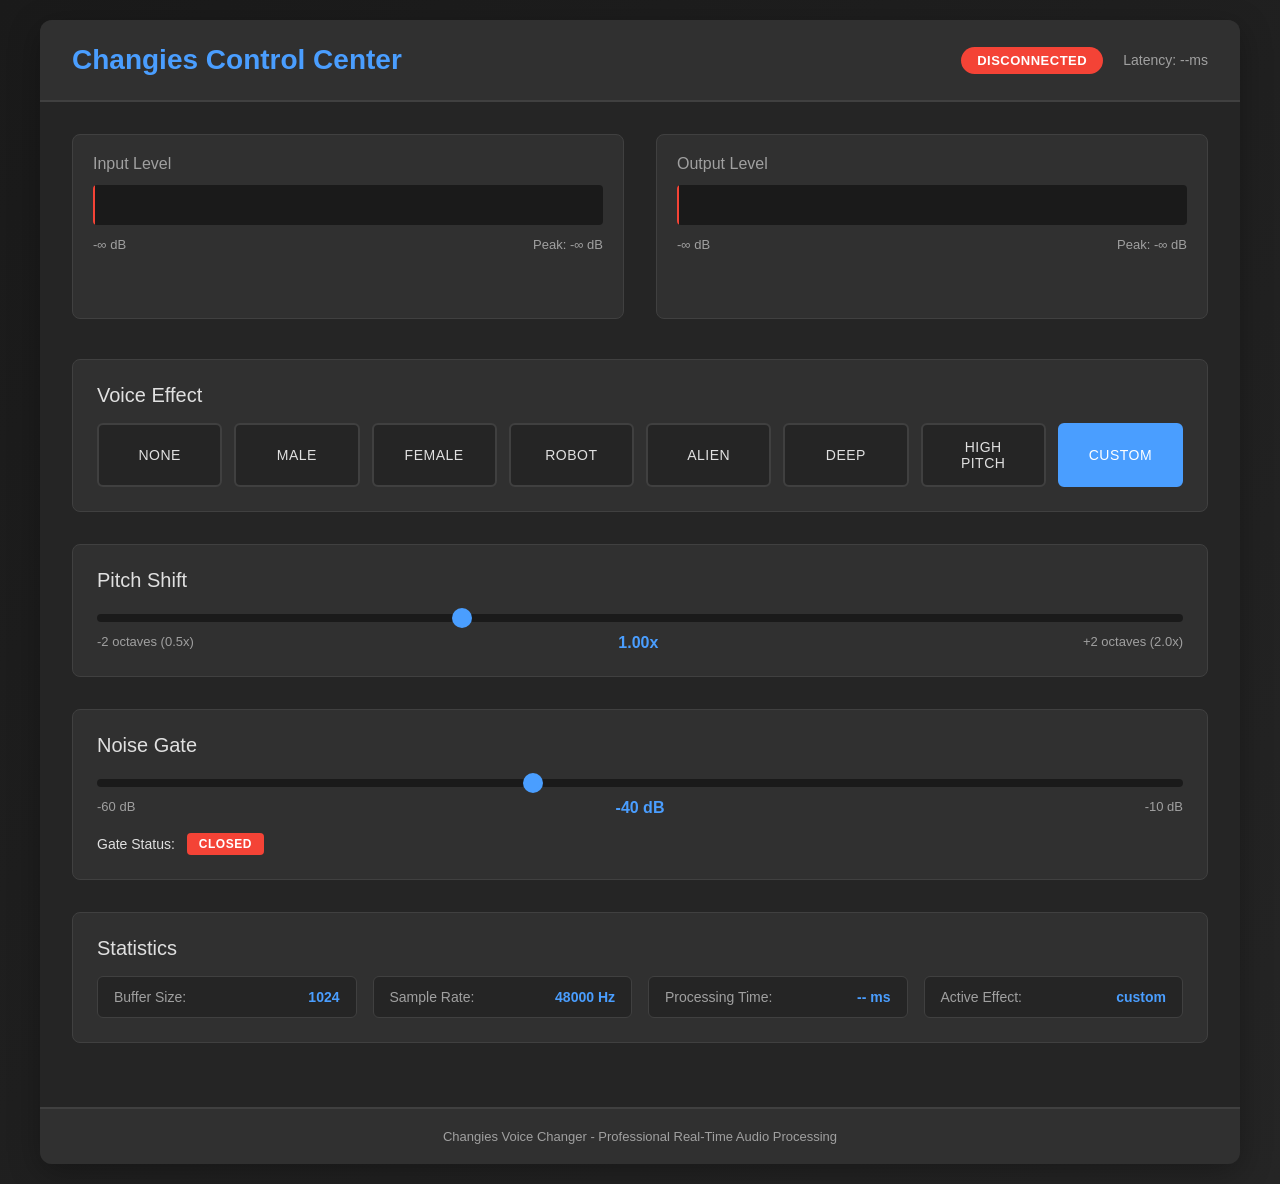
==== web/index.html @ 0594db8c "Add web-based control center with real-time audio monitoring" ====
<!DOCTYPE html>
<html lang="en">
<head>
    <meta charset="UTF-8">
    <meta name="viewport" content="width=device-width, initial-scale=1.0">
    <title>Changies Control Center</title>
    <link rel="stylesheet" href="style.css">
</head>
<body>
    <div class="container">
        <header>
            <h1>Changies Control Center</h1>
            <div class="status-indicator">
                <span id="connection-status" class="disconnected">Disconnected</span>
                <span id="latency-display">Latency: --ms</span>
            </div>
        </header>

        <main>
            <!-- Audio Level Meters -->
            <section class="meters-section">
                <div class="meter-group">
                    <h3>Input Level</h3>
                    <div class="meter-container">
                        <div class="meter-bar" id="input-meter"></div>
                        <div class="meter-peak" id="input-peak"></div>
                    </div>
                    <div class="meter-value">
                        <span id="input-rms">-∞ dB</span>
                        <span id="input-peak-value">Peak: -∞ dB</span>
                    </div>
                </div>

                <div class="meter-group">
                    <h3>Output Level</h3>
                    <div class="meter-container">
                        <div class="meter-bar" id="output-meter"></div>
                        <div class="meter-peak" id="output-peak"></div>
                    </div>
                    <div class="meter-value">
                        <span id="output-rms">-∞ dB</span>
                        <span id="output-peak-value">Peak: -∞ dB</span>
                    </div>
                    <div class="clipping-indicator" id="clipping-indicator">
                        <span>CLIPPING</span>
                    </div>
                </div>
            </section>

            <!-- Effect Selection -->
            <section class="controls-section">
                <h2>Voice Effect</h2>
                <div class="effect-buttons">
                    <button class="effect-btn" data-effect="none">None</button>
                    <button class="effect-btn" data-effect="male">Male</button>
                    <button class="effect-btn" data-effect="female">Female</button>
                    <button class="effect-btn" data-effect="robot">Robot</button>
                    <button class="effect-btn" data-effect="alien">Alien</button>
                    <button class="effect-btn" data-effect="deep">Deep</button>
                    <button class="effect-btn" data-effect="high">High Pitch</button>
                    <button class="effect-btn active" data-effect="custom">Custom</button>
                </div>
            </section>

            <!-- Pitch Control -->
            <section class="controls-section">
                <h2>Pitch Shift</h2>
                <div class="slider-control">
                    <input
                        type="range"
                        id="pitch-slider"
                        min="0.5"
                        max="2.0"
                        step="0.01"
                        value="1.0"
                    >
                    <div class="slider-labels">
                        <span>-2 octaves (0.5x)</span>
                        <span id="pitch-value">1.00x</span>
                        <span>+2 octaves (2.0x)</span>
                    </div>
                </div>
            </section>

            <!-- Noise Gate Control -->
            <section class="controls-section">
                <h2>Noise Gate</h2>
                <div class="slider-control">
                    <input
                        type="range"
                        id="gate-slider"
                        min="-60"
                        max="-10"
                        step="1"
                        value="-40"
                    >
                    <div class="slider-labels">
                        <span>-60 dB</span>
                        <span id="gate-value">-40 dB</span>
                        <span>-10 dB</span>
                    </div>
                    <div class="gate-status">
                        <span>Gate Status:</span>
                        <span id="gate-state" class="gate-closed">CLOSED</span>
                    </div>
                </div>
            </section>

            <!-- Statistics -->
            <section class="stats-section">
                <h2>Statistics</h2>
                <div class="stats-grid">
                    <div class="stat-item">
                        <span class="stat-label">Buffer Size:</span>
                        <span id="buffer-size">1024</span>
                    </div>
                    <div class="stat-item">
                        <span class="stat-label">Sample Rate:</span>
                        <span id="sample-rate">48000 Hz</span>
                    </div>
                    <div class="stat-item">
                        <span class="stat-label">Processing Time:</span>
                        <span id="processing-time">-- ms</span>
                    </div>
                    <div class="stat-item">
                        <span class="stat-label">Active Effect:</span>
                        <span id="active-effect">custom</span>
                    </div>
                </div>
            </section>
        </main>

        <footer>
            <p>Changies Voice Changer - Professional Real-Time Audio Processing</p>
        </footer>
    </div>

    <script src="app.js"></script>
</body>
</html>
---- web/style.css ----
* {
    margin: 0;
    padding: 0;
    box-sizing: border-box;
}

:root {
    --bg-primary: #1a1a1a;
    --bg-secondary: #252525;
    --bg-tertiary: #303030;
    --text-primary: #e0e0e0;
    --text-secondary: #a0a0a0;
    --accent-primary: #4a9eff;
    --accent-secondary: #3d7acc;
    --success: #4caf50;
    --warning: #ff9800;
    --danger: #f44336;
    --meter-bg: #1a1a1a;
    --meter-low: #4caf50;
    --meter-mid: #ffc107;
    --meter-high: #ff5722;
    --border-color: #404040;
}

body {
    font-family: -apple-system, BlinkMacSystemFont, 'Segoe UI', Roboto, Oxygen, Ubuntu, Cantarell, sans-serif;
    background: linear-gradient(135deg, #1a1a1a 0%, #252525 100%);
    color: var(--text-primary);
    min-height: 100vh;
    padding: 20px;
}

.container {
    max-width: 1200px;
    margin: 0 auto;
    background: var(--bg-secondary);
    border-radius: 12px;
    box-shadow: 0 8px 32px rgba(0, 0, 0, 0.3);
    overflow: hidden;
}

/* Header */
header {
    background: var(--bg-tertiary);
    padding: 24px 32px;
    border-bottom: 2px solid var(--border-color);
    display: flex;
    justify-content: space-between;
    align-items: center;
}

header h1 {
    font-size: 28px;
    font-weight: 600;
    color: var(--accent-primary);
}

.status-indicator {
    display: flex;
    gap: 20px;
    align-items: center;
}

#connection-status {
    padding: 6px 16px;
    border-radius: 20px;
    font-size: 13px;
    font-weight: 600;
    text-transform: uppercase;
    letter-spacing: 0.5px;
}

#connection-status.connected {
    background: var(--success);
    color: white;
}

#connection-status.disconnected {
    background: var(--danger);
    color: white;
}

#latency-display {
    color: var(--text-secondary);
    font-size: 14px;
}

/* Main Content */
main {
    padding: 32px;
}

section {
    margin-bottom: 32px;
}

section h2 {
    font-size: 20px;
    margin-bottom: 16px;
    color: var(--text-primary);
    font-weight: 500;
}

section h3 {
    font-size: 16px;
    margin-bottom: 12px;
    color: var(--text-secondary);
    font-weight: 500;
}

/* Meters Section */
.meters-section {
    display: grid;
    grid-template-columns: 1fr 1fr;
    gap: 32px;
    margin-bottom: 40px;
}

.meter-group {
    background: var(--bg-tertiary);
    padding: 20px;
    border-radius: 8px;
    border: 1px solid var(--border-color);
}

.meter-container {
    position: relative;
    height: 40px;
    background: var(--meter-bg);
    border-radius: 4px;
    overflow: hidden;
    margin-bottom: 12px;
}

.meter-bar {
    height: 100%;
    width: 0%;
    background: linear-gradient(to right, var(--meter-low) 0%, var(--meter-low) 70%, var(--meter-mid) 85%, var(--meter-high) 100%);
    transition: width 0.05s ease-out;
    position: relative;
}

.meter-peak {
    position: absolute;
    top: 0;
    left: 0;
    width: 2px;
    height: 100%;
    background: var(--danger);
    transition: left 0.1s ease-out;
}

.meter-value {
    display: flex;
    justify-content: space-between;
    font-size: 13px;
    color: var(--text-secondary);
}

.clipping-indicator {
    margin-top: 12px;
    padding: 8px;
    background: var(--danger);
    color: white;
    text-align: center;
    border-radius: 4px;
    font-weight: 600;
    opacity: 0;
    transition: opacity 0.2s;
}

.clipping-indicator.active {
    opacity: 1;
    animation: pulse 0.5s ease-in-out infinite;
}

@keyframes pulse {
    0%, 100% { opacity: 1; }
    50% { opacity: 0.5; }
}

/* Controls Section */
.controls-section {
    background: var(--bg-tertiary);
    padding: 24px;
    border-radius: 8px;
    border: 1px solid var(--border-color);
}

/* Effect Buttons */
.effect-buttons {
    display: grid;
    grid-template-columns: repeat(auto-fit, minmax(120px, 1fr));
    gap: 12px;
}

.effect-btn {
    padding: 14px 20px;
    background: var(--bg-secondary);
    color: var(--text-primary);
    border: 2px solid var(--border-color);
    border-radius: 6px;
    font-size: 14px;
    font-weight: 500;
    cursor: pointer;
    transition: all 0.2s;
    text-transform: uppercase;
    letter-spacing: 0.5px;
}

.effect-btn:hover {
    background: var(--bg-primary);
    border-color: var(--accent-secondary);
}

.effect-btn.active {
    background: var(--accent-primary);
    border-color: var(--accent-primary);
    color: white;
}

/* Slider Controls */
.slider-control {
    margin-top: 16px;
}

input[type="range"] {
    width: 100%;
    height: 8px;
    background: var(--bg-primary);
    border-radius: 4px;
    outline: none;
    -webkit-appearance: none;
    margin-bottom: 12px;
}

input[type="range"]::-webkit-slider-thumb {
    -webkit-appearance: none;
    appearance: none;
    width: 20px;
    height: 20px;
    background: var(--accent-primary);
    cursor: pointer;
    border-radius: 50%;
    transition: all 0.2s;
}

input[type="range"]::-webkit-slider-thumb:hover {
    background: var(--accent-secondary);
    transform: scale(1.1);
}

input[type="range"]::-moz-range-thumb {
    width: 20px;
    height: 20px;
    background: var(--accent-primary);
    cursor: pointer;
    border-radius: 50%;
    border: none;
    transition: all 0.2s;
}

input[type="range"]::-moz-range-thumb:hover {
    background: var(--accent-secondary);
    transform: scale(1.1);
}

.slider-labels {
    display: flex;
    justify-content: space-between;
    color: var(--text-secondary);
    font-size: 13px;
}

.slider-labels span:nth-child(2) {
    color: var(--accent-primary);
    font-weight: 600;
    font-size: 16px;
}

/* Gate Status */
.gate-status {
    margin-top: 16px;
    display: flex;
    align-items: center;
    gap: 12px;
    font-size: 14px;
}

#gate-state {
    padding: 4px 12px;
    border-radius: 4px;
    font-weight: 600;
    text-transform: uppercase;
    font-size: 12px;
    letter-spacing: 0.5px;
}

#gate-state.gate-open {
    background: var(--success);
    color: white;
}

#gate-state.gate-closed {
    background: var(--danger);
    color: white;
}

/* Statistics */
.stats-section {
    background: var(--bg-tertiary);
    padding: 24px;
    border-radius: 8px;
    border: 1px solid var(--border-color);
}

.stats-grid {
    display: grid;
    grid-template-columns: repeat(auto-fit, minmax(250px, 1fr));
    gap: 16px;
}

.stat-item {
    display: flex;
    justify-content: space-between;
    padding: 12px 16px;
    background: var(--bg-secondary);
    border-radius: 6px;
    border: 1px solid var(--border-color);
}

.stat-label {
    color: var(--text-secondary);
    font-size: 14px;
}

.stat-item span:last-child {
    color: var(--accent-primary);
    font-weight: 600;
    font-size: 14px;
}

/* Footer */
footer {
    background: var(--bg-tertiary);
    padding: 20px 32px;
    border-top: 2px solid var(--border-color);
    text-align: center;
    color: var(--text-secondary);
    font-size: 13px;
}

/* Responsive Design */
@media (max-width: 768px) {
    .meters-section {
        grid-template-columns: 1fr;
    }

    header {
        flex-direction: column;
        gap: 16px;
        text-align: center;
    }

    .effect-buttons {
        grid-template-columns: repeat(auto-fit, minmax(100px, 1fr));
    }
}
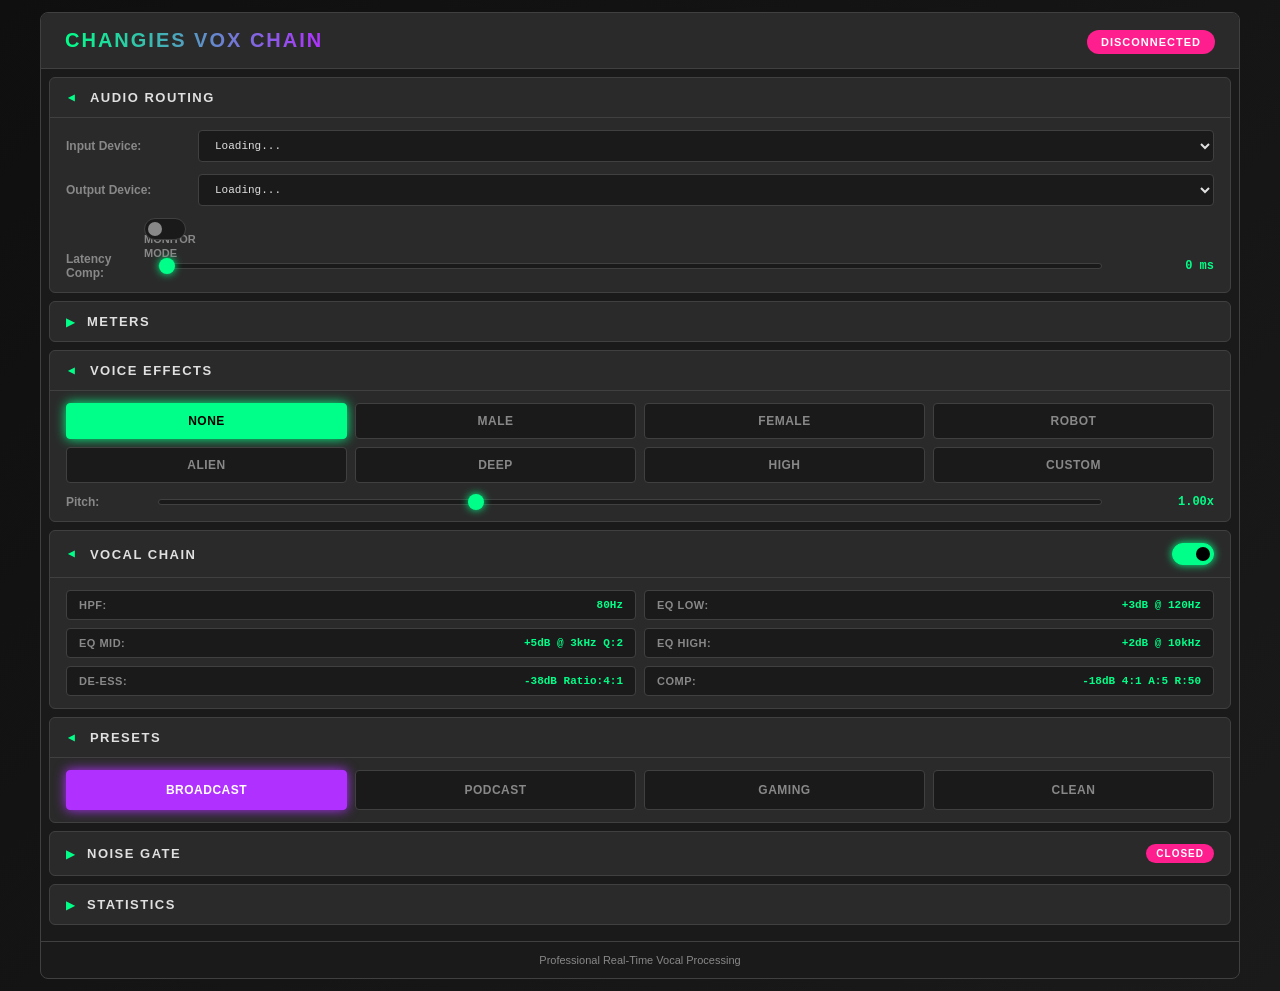
==== commit e7a59bea: "Add device selection, latency compensation, and WebSocket fixes - Implemented input/output/monitor d" ====
--- a/web/index.html
+++ b/web/index.html
@@ -3,135 +3,218 @@
 <head>
     <meta charset="UTF-8">
     <meta name="viewport" content="width=device-width, initial-scale=1.0">
-    <title>Changies Control Center</title>
+    <title>CHANGIES VOX CHAIN</title>
     <link rel="stylesheet" href="style.css">
 </head>
 <body>
     <div class="container">
         <header>
-            <h1>Changies Control Center</h1>
-            <div class="status-indicator">
-                <span id="connection-status" class="disconnected">Disconnected</span>
-                <span id="latency-display">Latency: --ms</span>
+            <div class="header-left">
+                <h1>CHANGIES VOX CHAIN</h1>
+            </div>
+            <div class="header-right">
+                <span id="connection-status" class="status-badge disconnected">DISCONNECTED</span>
             </div>
         </header>
 
         <main>
-            <!-- Audio Level Meters -->
-            <section class="meters-section">
-                <div class="meter-group">
-                    <h3>Input Level</h3>
-                    <div class="meter-container">
-                        <div class="meter-bar" id="input-meter"></div>
-                        <div class="meter-peak" id="input-peak"></div>
-                    </div>
-                    <div class="meter-value">
-                        <span id="input-rms">-∞ dB</span>
-                        <span id="input-peak-value">Peak: -∞ dB</span>
-                    </div>
-                </div>
-
-                <div class="meter-group">
-                    <h3>Output Level</h3>
-                    <div class="meter-container">
-                        <div class="meter-bar" id="output-meter"></div>
-                        <div class="meter-peak" id="output-peak"></div>
-                    </div>
-                    <div class="meter-value">
-                        <span id="output-rms">-∞ dB</span>
-                        <span id="output-peak-value">Peak: -∞ dB</span>
-                    </div>
-                    <div class="clipping-indicator" id="clipping-indicator">
-                        <span>CLIPPING</span>
-                    </div>
-                </div>
-            </section>
-
-            <!-- Effect Selection -->
-            <section class="controls-section">
-                <h2>Voice Effect</h2>
-                <div class="effect-buttons">
-                    <button class="effect-btn" data-effect="none">None</button>
-                    <button class="effect-btn" data-effect="male">Male</button>
-                    <button class="effect-btn" data-effect="female">Female</button>
-                    <button class="effect-btn" data-effect="robot">Robot</button>
-                    <button class="effect-btn" data-effect="alien">Alien</button>
-                    <button class="effect-btn" data-effect="deep">Deep</button>
-                    <button class="effect-btn" data-effect="high">High Pitch</button>
-                    <button class="effect-btn active" data-effect="custom">Custom</button>
-                </div>
-            </section>
-
-            <!-- Pitch Control -->
-            <section class="controls-section">
-                <h2>Pitch Shift</h2>
-                <div class="slider-control">
-                    <input
-                        type="range"
-                        id="pitch-slider"
-                        min="0.5"
-                        max="2.0"
-                        step="0.01"
-                        value="1.0"
-                    >
-                    <div class="slider-labels">
-                        <span>-2 octaves (0.5x)</span>
-                        <span id="pitch-value">1.00x</span>
-                        <span>+2 octaves (2.0x)</span>
-                    </div>
-                </div>
-            </section>
-
-            <!-- Noise Gate Control -->
-            <section class="controls-section">
-                <h2>Noise Gate</h2>
-                <div class="slider-control">
-                    <input
-                        type="range"
-                        id="gate-slider"
-                        min="-60"
-                        max="-10"
-                        step="1"
-                        value="-40"
-                    >
-                    <div class="slider-labels">
-                        <span>-60 dB</span>
-                        <span id="gate-value">-40 dB</span>
-                        <span>-10 dB</span>
-                    </div>
-                    <div class="gate-status">
-                        <span>Gate Status:</span>
-                        <span id="gate-state" class="gate-closed">CLOSED</span>
-                    </div>
-                </div>
-            </section>
-
-            <!-- Statistics -->
-            <section class="stats-section">
-                <h2>Statistics</h2>
-                <div class="stats-grid">
-                    <div class="stat-item">
-                        <span class="stat-label">Buffer Size:</span>
-                        <span id="buffer-size">1024</span>
-                    </div>
-                    <div class="stat-item">
-                        <span class="stat-label">Sample Rate:</span>
-                        <span id="sample-rate">48000 Hz</span>
-                    </div>
-                    <div class="stat-item">
-                        <span class="stat-label">Processing Time:</span>
-                        <span id="processing-time">-- ms</span>
-                    </div>
-                    <div class="stat-item">
-                        <span class="stat-label">Active Effect:</span>
-                        <span id="active-effect">custom</span>
+            <!-- AUDIO ROUTING SECTION -->
+            <section class="section" id="routing-section">
+                <div class="section-header" onclick="toggleSection('routing-section')">
+                    <span class="collapse-icon">▼</span>
+                    <h2>AUDIO ROUTING</h2>
+                </div>
+                <div class="section-content">
+                    <div class="routing-controls">
+                        <div class="device-select-row">
+                            <label>Input Device:</label>
+                            <select id="input-device-select" class="device-select">
+                                <option value="">Loading...</option>
+                            </select>
+                        </div>
+                        <div class="device-select-row">
+                            <label>Output Device:</label>
+                            <select id="output-device-select" class="device-select">
+                                <option value="">Loading...</option>
+                            </select>
+                        </div>
+                        <div class="device-select-row">
+                            <label class="toggle-switch" title="Monitor Mode - Hear processed audio through speakers">
+                                <input type="checkbox" id="monitor-enabled">
+                                <span class="toggle-slider"></span>
+                                <span class="toggle-label">🎧 MONITOR MODE</span>
+                            </label>
+                        </div>
+                        <div class="control-row">
+                            <label>Latency Comp:</label>
+                            <input type="range" id="latency-slider" min="0" max="500" step="10" value="0">
+                            <span id="latency-value" class="control-value">0 ms</span>
+                        </div>
+                    </div>
+                </div>
+            </section>
+
+            <!-- METERS SECTION -->
+            <section class="section collapsed" id="meters-section">
+                <div class="section-header" onclick="toggleSection('meters-section')">
+                    <span class="collapse-icon">▶</span>
+                    <h2>METERS</h2>
+                </div>
+                <div class="section-content">
+                    <div class="meters-grid">
+                        <div class="meter-group">
+                            <div class="meter-label">
+                                <span>INPUT</span>
+                                <span id="input-db" class="meter-value">-∞ dB</span>
+                            </div>
+                            <div class="meter-bar-container">
+                                <div class="meter-bar" id="input-meter"></div>
+                                <div class="meter-peak" id="input-peak"></div>
+                            </div>
+                        </div>
+                        <div class="meter-group">
+                            <div class="meter-label">
+                                <span>OUTPUT</span>
+                                <span id="output-db" class="meter-value">-∞ dB</span>
+                            </div>
+                            <div class="meter-bar-container">
+                                <div class="meter-bar" id="output-meter"></div>
+                                <div class="meter-peak" id="output-peak"></div>
+                                <div id="clip-indicator" class="clip-indicator">CLIP</div>
+                            </div>
+                        </div>
+                    </div>
+                </div>
+            </section>
+
+            <!-- VOICE EFFECTS SECTION -->
+            <section class="section" id="effects-section">
+                <div class="section-header" onclick="toggleSection('effects-section')">
+                    <span class="collapse-icon">▼</span>
+                    <h2>VOICE EFFECTS</h2>
+                </div>
+                <div class="section-content">
+                    <div class="effect-grid">
+                        <button class="effect-btn active" data-effect="none">None</button>
+                        <button class="effect-btn" data-effect="male">Male</button>
+                        <button class="effect-btn" data-effect="female">Female</button>
+                        <button class="effect-btn" data-effect="robot">Robot</button>
+                        <button class="effect-btn" data-effect="alien">Alien</button>
+                        <button class="effect-btn" data-effect="deep">Deep</button>
+                        <button class="effect-btn" data-effect="high">High</button>
+                        <button class="effect-btn" data-effect="custom">Custom</button>
+                    </div>
+                    <div class="control-row">
+                        <label>Pitch:</label>
+                        <input type="range" id="pitch-slider" min="0.5" max="2.0" step="0.01" value="1.0">
+                        <span id="pitch-value" class="control-value">1.00x</span>
+                    </div>
+                </div>
+            </section>
+
+            <!-- VOCAL CHAIN SECTION -->
+            <section class="section" id="vox-section">
+                <div class="section-header" onclick="toggleSection('vox-section')">
+                    <span class="collapse-icon">▼</span>
+                    <h2>VOCAL CHAIN</h2>
+                    <label class="toggle-switch">
+                        <input type="checkbox" id="vox-enabled" checked>
+                        <span class="toggle-slider"></span>
+                    </label>
+                </div>
+                <div class="section-content">
+                    <div class="vox-controls">
+                        <div class="vox-param-compact">
+                            <span class="param-label">HPF:</span>
+                            <span class="param-display" id="hpf-display">80Hz</span>
+                        </div>
+                        <div class="vox-param-compact">
+                            <span class="param-label">EQ Low:</span>
+                            <span class="param-display" id="eq-low-display">+3dB @ 120Hz</span>
+                        </div>
+                        <div class="vox-param-compact">
+                            <span class="param-label">EQ Mid:</span>
+                            <span class="param-display" id="eq-mid-display">+5dB @ 3kHz Q:2</span>
+                        </div>
+                        <div class="vox-param-compact">
+                            <span class="param-label">EQ High:</span>
+                            <span class="param-display" id="eq-high-display">+2dB @ 10kHz</span>
+                        </div>
+                        <div class="vox-param-compact">
+                            <span class="param-label">De-ess:</span>
+                            <span class="param-display" id="deess-display">-38dB Ratio:4:1</span>
+                        </div>
+                        <div class="vox-param-compact">
+                            <span class="param-label">Comp:</span>
+                            <span class="param-display" id="comp-display">-18dB 4:1 A:5 R:50</span>
+                        </div>
+                    </div>
+                </div>
+            </section>
+
+            <!-- PRESETS SECTION -->
+            <section class="section" id="presets-section">
+                <div class="section-header" onclick="toggleSection('presets-section')">
+                    <span class="collapse-icon">▼</span>
+                    <h2>PRESETS</h2>
+                </div>
+                <div class="section-content">
+                    <div class="preset-grid">
+                        <button class="preset-btn active" data-preset="broadcast">Broadcast</button>
+                        <button class="preset-btn" data-preset="podcast">Podcast</button>
+                        <button class="preset-btn" data-preset="gaming">Gaming</button>
+                        <button class="preset-btn" data-preset="clean">Clean</button>
+                    </div>
+                </div>
+            </section>
+
+            <!-- NOISE GATE SECTION -->
+            <section class="section collapsed" id="gate-section">
+                <div class="section-header" onclick="toggleSection('gate-section')">
+                    <span class="collapse-icon">▶</span>
+                    <h2>NOISE GATE</h2>
+                    <span id="gate-state" class="gate-badge closed">CLOSED</span>
+                </div>
+                <div class="section-content">
+                    <div class="control-row">
+                        <label>Threshold:</label>
+                        <input type="range" id="gate-slider" min="-60" max="-10" step="1" value="-40">
+                        <span id="gate-value" class="control-value">-40 dB</span>
+                    </div>
+                </div>
+            </section>
+
+            <!-- STATS SECTION -->
+            <section class="section collapsed" id="stats-section">
+                <div class="section-header" onclick="toggleSection('stats-section')">
+                    <span class="collapse-icon">▶</span>
+                    <h2>STATISTICS</h2>
+                </div>
+                <div class="section-content">
+                    <div class="stats-grid">
+                        <div class="stat-item">
+                            <span>Latency:</span>
+                            <span id="latency">--ms</span>
+                        </div>
+                        <div class="stat-item">
+                            <span>Processing:</span>
+                            <span id="processing-time">--ms</span>
+                        </div>
+                        <div class="stat-item">
+                            <span>Sample Rate:</span>
+                            <span>48kHz</span>
+                        </div>
+                        <div class="stat-item">
+                            <span>Buffer:</span>
+                            <span>1024</span>
+                        </div>
                     </div>
                 </div>
             </section>
         </main>
 
         <footer>
-            <p>Changies Voice Changer - Professional Real-Time Audio Processing</p>
+            <p>Professional Real-Time Vocal Processing</p>
         </footer>
     </div>
 
--- a/web/style.css
+++ b/web/style.css
@@ -5,139 +5,186 @@
 }
 
 :root {
-    --bg-primary: #1a1a1a;
-    --bg-secondary: #252525;
-    --bg-tertiary: #303030;
+    --bg-dark: #1a1a1a;
+    --bg-card: #2a2a2a;
+    --bg-hover: #333;
+    --accent-cyan: #00ff88;
+    --accent-purple: #b030ff;
+    --accent-pink: #ff1e8e;
     --text-primary: #e0e0e0;
-    --text-secondary: #a0a0a0;
-    --accent-primary: #4a9eff;
-    --accent-secondary: #3d7acc;
-    --success: #4caf50;
-    --warning: #ff9800;
-    --danger: #f44336;
-    --meter-bg: #1a1a1a;
-    --meter-low: #4caf50;
-    --meter-mid: #ffc107;
-    --meter-high: #ff5722;
-    --border-color: #404040;
+    --text-dim: #888;
+    --border: #404040;
+    --success: #00ff88;
+    --warning: #ffaa00;
+    --danger: #ff1e8e;
 }
 
 body {
-    font-family: -apple-system, BlinkMacSystemFont, 'Segoe UI', Roboto, Oxygen, Ubuntu, Cantarell, sans-serif;
-    background: linear-gradient(135deg, #1a1a1a 0%, #252525 100%);
+    font-family: 'Segoe UI', 'Roboto', 'Helvetica Neue', sans-serif;
+    background: linear-gradient(135deg, #0f0f0f 0%, #1a1a1a 100%);
     color: var(--text-primary);
     min-height: 100vh;
-    padding: 20px;
+    padding: 12px;
 }
 
 .container {
     max-width: 1200px;
     margin: 0 auto;
-    background: var(--bg-secondary);
-    border-radius: 12px;
-    box-shadow: 0 8px 32px rgba(0, 0, 0, 0.3);
+    background: var(--bg-dark);
+    border-radius: 8px;
+    border: 1px solid var(--border);
     overflow: hidden;
 }
 
-/* Header */
+/* HEADER */
 header {
-    background: var(--bg-tertiary);
-    padding: 24px 32px;
-    border-bottom: 2px solid var(--border-color);
+    background: var(--bg-card);
+    padding: 16px 24px;
+    border-bottom: 1px solid var(--border);
     display: flex;
     justify-content: space-between;
     align-items: center;
 }
 
 header h1 {
-    font-size: 28px;
-    font-weight: 600;
-    color: var(--accent-primary);
-}
-
-.status-indicator {
-    display: flex;
-    gap: 20px;
+    font-size: 20px;
+    font-weight: 700;
+    letter-spacing: 2px;
+    background: linear-gradient(90deg, var(--accent-cyan), var(--accent-purple));
+    -webkit-background-clip: text;
+    -webkit-text-fill-color: transparent;
+    background-clip: text;
+}
+
+.status-badge {
+    padding: 6px 14px;
+    border-radius: 20px;
+    font-size: 11px;
+    font-weight: 700;
+    letter-spacing: 1px;
+}
+
+.status-badge.connected {
+    background: var(--success);
+    color: #000;
+    box-shadow: 0 0 12px var(--success);
+}
+
+.status-badge.disconnected {
+    background: var(--danger);
+    color: #fff;
+}
+
+/* MAIN CONTENT */
+main {
+    padding: 8px;
+}
+
+/* SECTIONS */
+.section {
+    background: var(--bg-card);
+    margin-bottom: 8px;
+    border-radius: 6px;
+    border: 1px solid var(--border);
+    overflow: hidden;
+    transition: all 0.2s ease;
+}
+
+.section-header {
+    padding: 12px 16px;
+    display: flex;
     align-items: center;
-}
-
-#connection-status {
-    padding: 6px 16px;
-    border-radius: 20px;
+    gap: 12px;
+    cursor: pointer;
+    user-select: none;
+    transition: background 0.2s;
+}
+
+.section-header:hover {
+    background: var(--bg-hover);
+}
+
+.collapse-icon {
+    font-size: 12px;
+    color: var(--accent-cyan);
+    transition: transform 0.2s;
+}
+
+.section.collapsed .collapse-icon {
+    transform: rotate(0deg);
+}
+
+.section:not(.collapsed) .collapse-icon {
+    transform: rotate(90deg);
+}
+
+.section-header h2 {
     font-size: 13px;
-    font-weight: 600;
-    text-transform: uppercase;
-    letter-spacing: 0.5px;
-}
-
-#connection-status.connected {
-    background: var(--success);
-    color: white;
-}
-
-#connection-status.disconnected {
-    background: var(--danger);
-    color: white;
-}
-
-#latency-display {
-    color: var(--text-secondary);
-    font-size: 14px;
-}
-
-/* Main Content */
-main {
-    padding: 32px;
-}
-
-section {
-    margin-bottom: 32px;
-}
-
-section h2 {
-    font-size: 20px;
-    margin-bottom: 16px;
+    font-weight: 700;
+    letter-spacing: 1.5px;
     color: var(--text-primary);
-    font-weight: 500;
-}
-
-section h3 {
-    font-size: 16px;
-    margin-bottom: 12px;
-    color: var(--text-secondary);
-    font-weight: 500;
-}
-
-/* Meters Section */
-.meters-section {
+    flex: 1;
+}
+
+.section-content {
+    padding: 12px 16px;
+    border-top: 1px solid var(--border);
+    max-height: 1000px;
+    opacity: 1;
+    transition: all 0.3s ease;
+}
+
+.section.collapsed .section-content {
+    max-height: 0;
+    opacity: 0;
+    padding: 0 16px;
+    overflow: hidden;
+    border-top: none;
+}
+
+/* METERS */
+.meters-grid {
     display: grid;
     grid-template-columns: 1fr 1fr;
-    gap: 32px;
-    margin-bottom: 40px;
+    gap: 16px;
 }
 
 .meter-group {
-    background: var(--bg-tertiary);
-    padding: 20px;
-    border-radius: 8px;
-    border: 1px solid var(--border-color);
-}
-
-.meter-container {
+    display: flex;
+    flex-direction: column;
+    gap: 6px;
+}
+
+.meter-label {
+    display: flex;
+    justify-content: space-between;
+    font-size: 11px;
+    font-weight: 600;
+    color: var(--text-dim);
+    font-family: 'Courier New', monospace;
+}
+
+.meter-value {
+    color: var(--accent-cyan);
+}
+
+.meter-bar-container {
     position: relative;
-    height: 40px;
-    background: var(--meter-bg);
+    height: 24px;
+    background: #0a0a0a;
     border-radius: 4px;
     overflow: hidden;
-    margin-bottom: 12px;
 }
 
 .meter-bar {
     height: 100%;
     width: 0%;
-    background: linear-gradient(to right, var(--meter-low) 0%, var(--meter-low) 70%, var(--meter-mid) 85%, var(--meter-high) 100%);
+    background: linear-gradient(to right,
+        var(--success) 0%,
+        var(--success) 60%,
+        var(--warning) 80%,
+        var(--danger) 100%);
     transition: width 0.05s ease-out;
-    position: relative;
 }
 
 .meter-peak {
@@ -147,61 +194,50 @@
     width: 2px;
     height: 100%;
     background: var(--danger);
+    box-shadow: 0 0 4px var(--danger);
     transition: left 0.1s ease-out;
 }
 
-.meter-value {
-    display: flex;
-    justify-content: space-between;
-    font-size: 13px;
-    color: var(--text-secondary);
-}
-
-.clipping-indicator {
-    margin-top: 12px;
-    padding: 8px;
+.clip-indicator {
+    position: absolute;
+    top: 2px;
+    right: 2px;
+    padding: 2px 8px;
     background: var(--danger);
-    color: white;
-    text-align: center;
-    border-radius: 4px;
-    font-weight: 600;
+    color: #fff;
+    font-size: 10px;
+    font-weight: 700;
+    border-radius: 3px;
     opacity: 0;
     transition: opacity 0.2s;
 }
 
-.clipping-indicator.active {
+.clip-indicator.active {
     opacity: 1;
     animation: pulse 0.5s ease-in-out infinite;
 }
 
 @keyframes pulse {
     0%, 100% { opacity: 1; }
-    50% { opacity: 0.5; }
-}
-
-/* Controls Section */
-.controls-section {
-    background: var(--bg-tertiary);
-    padding: 24px;
-    border-radius: 8px;
-    border: 1px solid var(--border-color);
-}
-
-/* Effect Buttons */
-.effect-buttons {
-    display: grid;
-    grid-template-columns: repeat(auto-fit, minmax(120px, 1fr));
-    gap: 12px;
+    50% { opacity: 0.4; }
+}
+
+/* EFFECTS */
+.effect-grid {
+    display: grid;
+    grid-template-columns: repeat(4, 1fr);
+    gap: 8px;
+    margin-bottom: 12px;
 }
 
 .effect-btn {
-    padding: 14px 20px;
-    background: var(--bg-secondary);
-    color: var(--text-primary);
-    border: 2px solid var(--border-color);
-    border-radius: 6px;
-    font-size: 14px;
-    font-weight: 500;
+    padding: 10px;
+    background: var(--bg-dark);
+    color: var(--text-dim);
+    border: 1px solid var(--border);
+    border-radius: 4px;
+    font-size: 12px;
+    font-weight: 600;
     cursor: pointer;
     transition: all 0.2s;
     text-transform: uppercase;
@@ -209,160 +245,336 @@
 }
 
 .effect-btn:hover {
-    background: var(--bg-primary);
-    border-color: var(--accent-secondary);
+    background: var(--bg-hover);
+    border-color: var(--accent-cyan);
 }
 
 .effect-btn.active {
-    background: var(--accent-primary);
-    border-color: var(--accent-primary);
-    color: white;
-}
-
-/* Slider Controls */
-.slider-control {
-    margin-top: 16px;
-}
-
+    background: var(--accent-cyan);
+    color: #000;
+    border-color: var(--accent-cyan);
+    box-shadow: 0 0 12px var(--accent-cyan);
+}
+
+/* CONTROL ROWS */
+.control-row {
+    display: grid;
+    grid-template-columns: 80px 1fr 100px;
+    gap: 12px;
+    align-items: center;
+}
+
+.control-row label {
+    font-size: 12px;
+    font-weight: 600;
+    color: var(--text-dim);
+}
+
+.control-value {
+    font-size: 12px;
+    font-weight: 700;
+    color: var(--accent-cyan);
+    text-align: right;
+    font-family: 'Courier New', monospace;
+}
+
+/* SLIDERS */
 input[type="range"] {
     width: 100%;
-    height: 8px;
-    background: var(--bg-primary);
-    border-radius: 4px;
+    height: 6px;
+    background: var(--bg-dark);
+    border-radius: 3px;
     outline: none;
     -webkit-appearance: none;
-    margin-bottom: 12px;
+    border: 1px solid var(--border);
 }
 
 input[type="range"]::-webkit-slider-thumb {
     -webkit-appearance: none;
-    appearance: none;
-    width: 20px;
-    height: 20px;
-    background: var(--accent-primary);
-    cursor: pointer;
+    width: 16px;
+    height: 16px;
+    background: var(--accent-cyan);
     border-radius: 50%;
+    cursor: pointer;
+    box-shadow: 0 0 8px var(--accent-cyan);
     transition: all 0.2s;
 }
 
 input[type="range"]::-webkit-slider-thumb:hover {
-    background: var(--accent-secondary);
-    transform: scale(1.1);
+    transform: scale(1.2);
+    box-shadow: 0 0 16px var(--accent-cyan);
 }
 
 input[type="range"]::-moz-range-thumb {
-    width: 20px;
-    height: 20px;
-    background: var(--accent-primary);
-    cursor: pointer;
+    width: 16px;
+    height: 16px;
+    background: var(--accent-cyan);
     border-radius: 50%;
     border: none;
+    cursor: pointer;
+    box-shadow: 0 0 8px var(--accent-cyan);
     transition: all 0.2s;
 }
 
 input[type="range"]::-moz-range-thumb:hover {
-    background: var(--accent-secondary);
-    transform: scale(1.1);
-}
-
-.slider-labels {
+    transform: scale(1.2);
+    box-shadow: 0 0 16px var(--accent-cyan);
+}
+
+/* VOX CHAIN CONTROLS */
+.vox-controls {
+    display: grid;
+    grid-template-columns: 1fr 1fr;
+    gap: 8px;
+}
+
+.vox-param-compact {
     display: flex;
     justify-content: space-between;
-    color: var(--text-secondary);
-    font-size: 13px;
-}
-
-.slider-labels span:nth-child(2) {
-    color: var(--accent-primary);
-    font-weight: 600;
-    font-size: 16px;
-}
-
-/* Gate Status */
-.gate-status {
-    margin-top: 16px;
-    display: flex;
     align-items: center;
-    gap: 12px;
-    font-size: 14px;
-}
-
-#gate-state {
-    padding: 4px 12px;
+    padding: 8px 12px;
+    background: var(--bg-dark);
+    border: 1px solid var(--border);
     border-radius: 4px;
-    font-weight: 600;
+}
+
+.param-label {
+    font-size: 11px;
+    font-weight: 600;
+    color: var(--text-dim);
     text-transform: uppercase;
-    font-size: 12px;
     letter-spacing: 0.5px;
 }
 
-#gate-state.gate-open {
+.param-display {
+    font-size: 11px;
+    font-weight: 700;
+    color: var(--accent-cyan);
+    font-family: 'Courier New', monospace;
+}
+
+/* TOGGLE SWITCH */
+.toggle-switch {
+    position: relative;
+    display: inline-block;
+    width: 42px;
+    height: 22px;
+    margin-left: auto;
+}
+
+.toggle-switch input {
+    opacity: 0;
+    width: 0;
+    height: 0;
+}
+
+.toggle-slider {
+    position: absolute;
+    cursor: pointer;
+    top: 0;
+    left: 0;
+    right: 0;
+    bottom: 0;
+    background-color: var(--bg-dark);
+    border: 1px solid var(--border);
+    transition: 0.3s;
+    border-radius: 22px;
+}
+
+.toggle-slider:before {
+    position: absolute;
+    content: "";
+    height: 14px;
+    width: 14px;
+    left: 3px;
+    bottom: 3px;
+    background-color: var(--text-dim);
+    transition: 0.3s;
+    border-radius: 50%;
+}
+
+input:checked + .toggle-slider {
+    background-color: var(--accent-cyan);
+    border-color: var(--accent-cyan);
+    box-shadow: 0 0 8px var(--accent-cyan);
+}
+
+input:checked + .toggle-slider:before {
+    transform: translateX(20px);
+    background-color: #000;
+}
+
+/* PRESETS */
+.preset-grid {
+    display: grid;
+    grid-template-columns: repeat(4, 1fr);
+    gap: 8px;
+}
+
+.preset-btn {
+    padding: 12px;
+    background: var(--bg-dark);
+    color: var(--text-dim);
+    border: 1px solid var(--border);
+    border-radius: 4px;
+    font-size: 12px;
+    font-weight: 600;
+    cursor: pointer;
+    transition: all 0.2s;
+    text-transform: uppercase;
+    letter-spacing: 0.5px;
+}
+
+.preset-btn:hover {
+    background: var(--bg-hover);
+    border-color: var(--accent-purple);
+}
+
+.preset-btn.active {
+    background: var(--accent-purple);
+    color: #fff;
+    border-color: var(--accent-purple);
+    box-shadow: 0 0 12px var(--accent-purple);
+}
+
+/* GATE BADGE */
+.gate-badge {
+    padding: 4px 10px;
+    border-radius: 12px;
+    font-size: 10px;
+    font-weight: 700;
+    letter-spacing: 1px;
+    margin-left: auto;
+}
+
+.gate-badge.open {
     background: var(--success);
-    color: white;
-}
-
-#gate-state.gate-closed {
+    color: #000;
+}
+
+.gate-badge.closed {
     background: var(--danger);
-    color: white;
-}
-
-/* Statistics */
-.stats-section {
-    background: var(--bg-tertiary);
-    padding: 24px;
-    border-radius: 8px;
-    border: 1px solid var(--border-color);
-}
-
+    color: #fff;
+}
+
+/* STATS */
 .stats-grid {
     display: grid;
-    grid-template-columns: repeat(auto-fit, minmax(250px, 1fr));
-    gap: 16px;
+    grid-template-columns: repeat(4, 1fr);
+    gap: 8px;
 }
 
 .stat-item {
     display: flex;
-    justify-content: space-between;
-    padding: 12px 16px;
-    background: var(--bg-secondary);
-    border-radius: 6px;
-    border: 1px solid var(--border-color);
-}
-
-.stat-label {
-    color: var(--text-secondary);
-    font-size: 14px;
+    flex-direction: column;
+    gap: 4px;
+    padding: 8px;
+    background: var(--bg-dark);
+    border: 1px solid var(--border);
+    border-radius: 4px;
+    text-align: center;
+}
+
+.stat-item span:first-child {
+    font-size: 10px;
+    color: var(--text-dim);
+    text-transform: uppercase;
+    letter-spacing: 0.5px;
 }
 
 .stat-item span:last-child {
-    color: var(--accent-primary);
-    font-weight: 600;
-    font-size: 14px;
-}
-
-/* Footer */
+    font-size: 12px;
+    font-weight: 700;
+    color: var(--accent-cyan);
+    font-family: 'Courier New', monospace;
+}
+
+/* FOOTER */
 footer {
-    background: var(--bg-tertiary);
-    padding: 20px 32px;
-    border-top: 2px solid var(--border-color);
+    padding: 12px;
     text-align: center;
-    color: var(--text-secondary);
-    font-size: 13px;
-}
-
-/* Responsive Design */
+    color: var(--text-dim);
+    font-size: 11px;
+    border-top: 1px solid var(--border);
+}
+
+/* RESPONSIVE */
 @media (max-width: 768px) {
-    .meters-section {
+    .meters-grid,
+    .effect-grid,
+    .preset-grid,
+    .stats-grid {
         grid-template-columns: 1fr;
     }
 
-    header {
-        flex-direction: column;
-        gap: 16px;
-        text-align: center;
+    .vox-controls {
+        grid-template-columns: 1fr;
     }
 
-    .effect-buttons {
-        grid-template-columns: repeat(auto-fit, minmax(100px, 1fr));
+    .control-row {
+        grid-template-columns: 1fr;
     }
-}
+
+    .control-value {
+        text-align: left;
+    }
+}
+
+/* Monitor toggle label */
+.toggle-label {
+    margin-left: 8px;
+    font-size: 11px;
+    font-weight: 600;
+    color: #888;
+}
+
+input:checked ~ .toggle-label {
+    color: #00ff88;
+}
+
+/* Audio Routing Controls */
+.routing-controls {
+    display: flex;
+    flex-direction: column;
+    gap: 12px;
+}
+
+.device-select-row {
+    display: grid;
+    grid-template-columns: 120px 1fr;
+    gap: 12px;
+    align-items: center;
+}
+
+.device-select-row label {
+    font-size: 12px;
+    font-weight: 600;
+    color: var(--text-dim);
+}
+
+.device-select {
+    padding: 8px 12px;
+    background: var(--bg-dark);
+    color: var(--text-primary);
+    border: 1px solid var(--border);
+    border-radius: 4px;
+    font-size: 11px;
+    font-family: 'Courier New', monospace;
+    cursor: pointer;
+    transition: all 0.2s;
+}
+
+.device-select:hover {
+    border-color: var(--accent-cyan);
+}
+
+.device-select:focus {
+    outline: none;
+    border-color: var(--accent-cyan);
+    box-shadow: 0 0 8px var(--accent-cyan);
+}
+
+.device-select option {
+    background: var(--bg-dark);
+    color: var(--text-primary);
+}
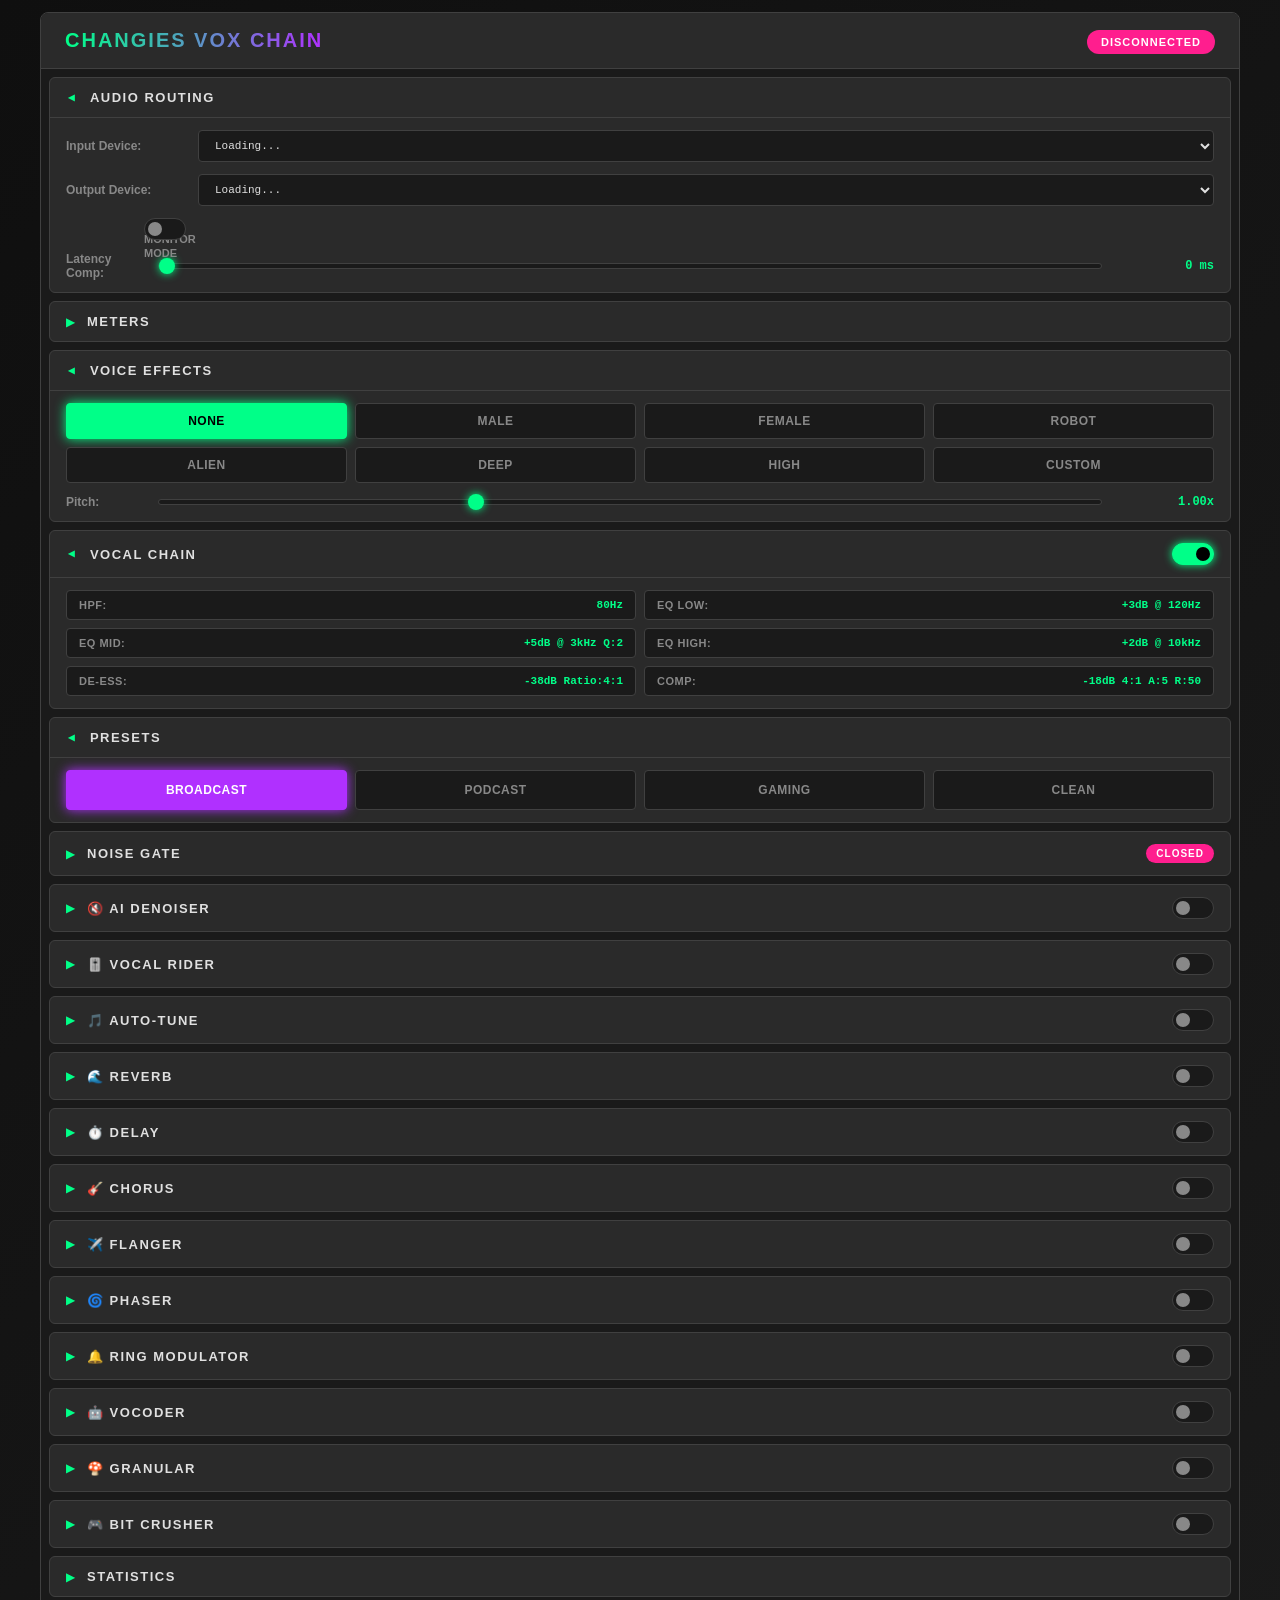
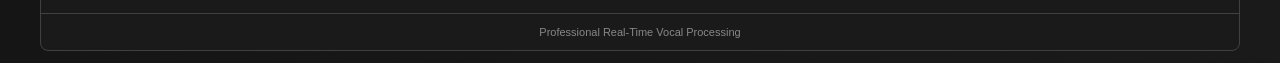
==== commit 840842ab: "Major Auto-Tune enhancement + new professional effects ## Auto-Tune v2.0 - Professional-Grade Pitch " ====
--- a/web/index.html
+++ b/web/index.html
@@ -184,6 +184,384 @@
                 </div>
             </section>
 
+            <!-- PROFESSIONAL MUSIC PRODUCTION EFFECTS -->
+
+            <!-- DENOISER SECTION (AI-powered noise reduction) -->
+            <section class="section collapsed" id="denoiser-section">
+                <div class="section-header" onclick="toggleSection('denoiser-section')">
+                    <span class="collapse-icon">▶</span>
+                    <h2>🔇 AI DENOISER</h2>
+                    <label class="toggle-switch" onclick="event.stopPropagation()">
+                        <input type="checkbox" id="denoiser-enabled">
+                        <span class="toggle-slider"></span>
+                    </label>
+                </div>
+                <div class="section-content">
+                    <div class="control-row">
+                        <label>Reduction:</label>
+                        <input type="range" id="denoiser-reduction" min="0" max="100" step="1" value="70">
+                        <span id="denoiser-reduction-value" class="control-value">70%</span>
+                    </div>
+                    <div class="control-row">
+                        <label>Threshold:</label>
+                        <input type="range" id="denoiser-threshold" min="0" max="100" step="1" value="5">
+                        <span id="denoiser-threshold-value" class="control-value">5%</span>
+                    </div>
+                    <div class="control-row">
+                        <label>Smoothing:</label>
+                        <input type="range" id="denoiser-smoothing" min="0" max="100" step="1" value="95">
+                        <span id="denoiser-smoothing-value" class="control-value">95%</span>
+                    </div>
+                </div>
+            </section>
+
+            <!-- VOCAL RIDER SECTION (Automatic gain control) -->
+            <section class="section collapsed" id="vocal-rider-section">
+                <div class="section-header" onclick="toggleSection('vocal-rider-section')">
+                    <span class="collapse-icon">▶</span>
+                    <h2>🎚️ VOCAL RIDER</h2>
+                    <label class="toggle-switch" onclick="event.stopPropagation()">
+                        <input type="checkbox" id="vocal-rider-enabled">
+                        <span class="toggle-slider"></span>
+                    </label>
+                </div>
+                <div class="section-content">
+                    <div class="control-row">
+                        <label>Target Level:</label>
+                        <input type="range" id="vocal-rider-target" min="1" max="100" step="1" value="30">
+                        <span id="vocal-rider-target-value" class="control-value">30%</span>
+                    </div>
+                    <div class="control-row">
+                        <label>Sensitivity:</label>
+                        <input type="range" id="vocal-rider-sensitivity" min="0" max="100" step="1" value="50">
+                        <span id="vocal-rider-sensitivity-value" class="control-value">50%</span>
+                    </div>
+                    <div class="control-row">
+                        <label>Current Gain:</label>
+                        <span id="vocal-rider-gain-display" class="control-value">0.0 dB</span>
+                    </div>
+                </div>
+            </section>
+
+            <!-- AUTO-TUNE SECTION -->
+            <section class="section collapsed" id="autotune-section">
+                <div class="section-header" onclick="toggleSection('autotune-section')">
+                    <span class="collapse-icon">▶</span>
+                    <h2>🎵 AUTO-TUNE</h2>
+                    <label class="toggle-switch" onclick="event.stopPropagation()">
+                        <input type="checkbox" id="autotune-enabled">
+                        <span class="toggle-slider"></span>
+                    </label>
+                </div>
+                <div class="section-content">
+                    <div class="control-row">
+                        <label>Key:</label>
+                        <select id="autotune-key" class="effect-select">
+                            <option value="C">C</option>
+                            <option value="C#">C#/Db</option>
+                            <option value="D">D</option>
+                            <option value="D#">D#/Eb</option>
+                            <option value="E">E</option>
+                            <option value="F">F</option>
+                            <option value="F#">F#/Gb</option>
+                            <option value="G">G</option>
+                            <option value="G#">G#/Ab</option>
+                            <option value="A">A</option>
+                            <option value="A#">A#/Bb</option>
+                            <option value="B">B</option>
+                        </select>
+                    </div>
+                    <div class="control-row">
+                        <label>Scale:</label>
+                        <select id="autotune-scale" class="effect-select">
+                            <option value="chromatic">Chromatic</option>
+                            <option value="major" selected>Major</option>
+                            <option value="minor">Minor</option>
+                            <option value="dorian">Dorian</option>
+                            <option value="phrygian">Phrygian</option>
+                            <option value="lydian">Lydian</option>
+                            <option value="mixolydian">Mixolydian</option>
+                        </select>
+                    </div>
+                    <div class="control-row">
+                        <label>Retune Speed:</label>
+                        <input type="range" id="autotune-retune-speed" min="0" max="100" step="1" value="50">
+                        <span id="autotune-retune-speed-value" class="control-value">50%</span>
+                    </div>
+                    <div class="control-row">
+                        <label>Correction:</label>
+                        <input type="range" id="autotune-correction" min="0" max="100" step="1" value="100">
+                        <span id="autotune-correction-value" class="control-value">100%</span>
+                    </div>
+                </div>
+            </section>
+
+            <!-- REVERB SECTION -->
+            <section class="section collapsed" id="reverb-section">
+                <div class="section-header" onclick="toggleSection('reverb-section')">
+                    <span class="collapse-icon">▶</span>
+                    <h2>🌊 REVERB</h2>
+                    <label class="toggle-switch" onclick="event.stopPropagation()">
+                        <input type="checkbox" id="reverb-enabled">
+                        <span class="toggle-slider"></span>
+                    </label>
+                </div>
+                <div class="section-content">
+                    <div class="control-row">
+                        <label>Room Size:</label>
+                        <input type="range" id="reverb-room-size" min="0" max="100" step="1" value="50">
+                        <span id="reverb-room-size-value" class="control-value">50%</span>
+                    </div>
+                    <div class="control-row">
+                        <label>Damping:</label>
+                        <input type="range" id="reverb-damping" min="0" max="100" step="1" value="50">
+                        <span id="reverb-damping-value" class="control-value">50%</span>
+                    </div>
+                    <div class="control-row">
+                        <label>Wet/Dry:</label>
+                        <input type="range" id="reverb-wet-dry" min="0" max="100" step="1" value="30">
+                        <span id="reverb-wet-dry-value" class="control-value">30%</span>
+                    </div>
+                </div>
+            </section>
+
+            <!-- DELAY SECTION -->
+            <section class="section collapsed" id="delay-section">
+                <div class="section-header" onclick="toggleSection('delay-section')">
+                    <span class="collapse-icon">▶</span>
+                    <h2>⏱️ DELAY</h2>
+                    <label class="toggle-switch" onclick="event.stopPropagation()">
+                        <input type="checkbox" id="delay-enabled">
+                        <span class="toggle-slider"></span>
+                    </label>
+                </div>
+                <div class="section-content">
+                    <div class="control-row">
+                        <label>Time:</label>
+                        <input type="range" id="delay-time" min="0" max="2000" step="10" value="250">
+                        <span id="delay-time-value" class="control-value">250 ms</span>
+                    </div>
+                    <div class="control-row">
+                        <label>Feedback:</label>
+                        <input type="range" id="delay-feedback" min="0" max="95" step="1" value="30">
+                        <span id="delay-feedback-value" class="control-value">30%</span>
+                    </div>
+                    <div class="control-row">
+                        <label>Wet/Dry:</label>
+                        <input type="range" id="delay-wet-dry" min="0" max="100" step="1" value="30">
+                        <span id="delay-wet-dry-value" class="control-value">30%</span>
+                    </div>
+                </div>
+            </section>
+
+            <!-- CHORUS SECTION -->
+            <section class="section collapsed" id="chorus-section">
+                <div class="section-header" onclick="toggleSection('chorus-section')">
+                    <span class="collapse-icon">▶</span>
+                    <h2>🎸 CHORUS</h2>
+                    <label class="toggle-switch" onclick="event.stopPropagation()">
+                        <input type="checkbox" id="chorus-enabled">
+                        <span class="toggle-slider"></span>
+                    </label>
+                </div>
+                <div class="section-content">
+                    <div class="control-row">
+                        <label>Rate:</label>
+                        <input type="range" id="chorus-rate" min="0.1" max="10" step="0.1" value="1.5">
+                        <span id="chorus-rate-value" class="control-value">1.5 Hz</span>
+                    </div>
+                    <div class="control-row">
+                        <label>Depth:</label>
+                        <input type="range" id="chorus-depth" min="0" max="100" step="1" value="50">
+                        <span id="chorus-depth-value" class="control-value">50%</span>
+                    </div>
+                    <div class="control-row">
+                        <label>Wet/Dry:</label>
+                        <input type="range" id="chorus-wet-dry" min="0" max="100" step="1" value="50">
+                        <span id="chorus-wet-dry-value" class="control-value">50%</span>
+                    </div>
+                </div>
+            </section>
+
+            <!-- FLANGER SECTION -->
+            <section class="section collapsed" id="flanger-section">
+                <div class="section-header" onclick="toggleSection('flanger-section')">
+                    <span class="collapse-icon">▶</span>
+                    <h2>✈️ FLANGER</h2>
+                    <label class="toggle-switch" onclick="event.stopPropagation()">
+                        <input type="checkbox" id="flanger-enabled">
+                        <span class="toggle-slider"></span>
+                    </label>
+                </div>
+                <div class="section-content">
+                    <div class="control-row">
+                        <label>Rate:</label>
+                        <input type="range" id="flanger-rate" min="0.1" max="10" step="0.1" value="0.5">
+                        <span id="flanger-rate-value" class="control-value">0.5 Hz</span>
+                    </div>
+                    <div class="control-row">
+                        <label>Depth:</label>
+                        <input type="range" id="flanger-depth" min="0" max="100" step="1" value="70">
+                        <span id="flanger-depth-value" class="control-value">70%</span>
+                    </div>
+                    <div class="control-row">
+                        <label>Feedback:</label>
+                        <input type="range" id="flanger-feedback" min="0" max="100" step="1" value="50">
+                        <span id="flanger-feedback-value" class="control-value">50%</span>
+                    </div>
+                    <div class="control-row">
+                        <label>Wet/Dry:</label>
+                        <input type="range" id="flanger-wet-dry" min="0" max="100" step="1" value="50">
+                        <span id="flanger-wet-dry-value" class="control-value">50%</span>
+                    </div>
+                </div>
+            </section>
+
+            <!-- PHASER SECTION -->
+            <section class="section collapsed" id="phaser-section">
+                <div class="section-header" onclick="toggleSection('phaser-section')">
+                    <span class="collapse-icon">▶</span>
+                    <h2>🌀 PHASER</h2>
+                    <label class="toggle-switch" onclick="event.stopPropagation()">
+                        <input type="checkbox" id="phaser-enabled">
+                        <span class="toggle-slider"></span>
+                    </label>
+                </div>
+                <div class="section-content">
+                    <div class="control-row">
+                        <label>Rate:</label>
+                        <input type="range" id="phaser-rate" min="0.1" max="10" step="0.1" value="0.4">
+                        <span id="phaser-rate-value" class="control-value">0.4 Hz</span>
+                    </div>
+                    <div class="control-row">
+                        <label>Depth:</label>
+                        <input type="range" id="phaser-depth" min="0" max="100" step="1" value="50">
+                        <span id="phaser-depth-value" class="control-value">50%</span>
+                    </div>
+                    <div class="control-row">
+                        <label>Feedback:</label>
+                        <input type="range" id="phaser-feedback" min="0" max="100" step="1" value="50">
+                        <span id="phaser-feedback-value" class="control-value">50%</span>
+                    </div>
+                    <div class="control-row">
+                        <label>Wet/Dry:</label>
+                        <input type="range" id="phaser-wet-dry" min="0" max="100" step="1" value="50">
+                        <span id="phaser-wet-dry-value" class="control-value">50%</span>
+                    </div>
+                </div>
+            </section>
+
+            <!-- RING MODULATOR SECTION -->
+            <section class="section collapsed" id="ring-mod-section">
+                <div class="section-header" onclick="toggleSection('ring-mod-section')">
+                    <span class="collapse-icon">▶</span>
+                    <h2>🔔 RING MODULATOR</h2>
+                    <label class="toggle-switch" onclick="event.stopPropagation()">
+                        <input type="checkbox" id="ring-mod-enabled">
+                        <span class="toggle-slider"></span>
+                    </label>
+                </div>
+                <div class="section-content">
+                    <div class="control-row">
+                        <label>Carrier Freq:</label>
+                        <input type="range" id="ring-mod-carrier-freq" min="20" max="5000" step="10" value="100">
+                        <span id="ring-mod-carrier-freq-value" class="control-value">100 Hz</span>
+                    </div>
+                    <div class="control-row">
+                        <label>Wet/Dry:</label>
+                        <input type="range" id="ring-mod-wet-dry" min="0" max="100" step="1" value="50">
+                        <span id="ring-mod-wet-dry-value" class="control-value">50%</span>
+                    </div>
+                </div>
+            </section>
+
+            <!-- VOCODER SECTION -->
+            <section class="section collapsed" id="vocoder-section">
+                <div class="section-header" onclick="toggleSection('vocoder-section')">
+                    <span class="collapse-icon">▶</span>
+                    <h2>🤖 VOCODER</h2>
+                    <label class="toggle-switch" onclick="event.stopPropagation()">
+                        <input type="checkbox" id="vocoder-enabled">
+                        <span class="toggle-slider"></span>
+                    </label>
+                </div>
+                <div class="section-content">
+                    <div class="control-row">
+                        <label>Carrier Freq:</label>
+                        <input type="range" id="vocoder-carrier-freq" min="50" max="500" step="5" value="120">
+                        <span id="vocoder-carrier-freq-value" class="control-value">120 Hz</span>
+                    </div>
+                    <div class="control-row">
+                        <label>Wet/Dry:</label>
+                        <input type="range" id="vocoder-wet-dry" min="0" max="100" step="1" value="50">
+                        <span id="vocoder-wet-dry-value" class="control-value">50%</span>
+                    </div>
+                </div>
+            </section>
+
+            <!-- GRANULAR SECTION -->
+            <section class="section collapsed" id="granular-section">
+                <div class="section-header" onclick="toggleSection('granular-section')">
+                    <span class="collapse-icon">▶</span>
+                    <h2>🍄 GRANULAR</h2>
+                    <label class="toggle-switch" onclick="event.stopPropagation()">
+                        <input type="checkbox" id="granular-enabled">
+                        <span class="toggle-slider"></span>
+                    </label>
+                </div>
+                <div class="section-content">
+                    <div class="control-row">
+                        <label>Grain Size:</label>
+                        <input type="range" id="granular-grain-size" min="10" max="200" step="5" value="50">
+                        <span id="granular-grain-size-value" class="control-value">50 ms</span>
+                    </div>
+                    <div class="control-row">
+                        <label>Density:</label>
+                        <input type="range" id="granular-density" min="1" max="100" step="1" value="20">
+                        <span id="granular-density-value" class="control-value">20</span>
+                    </div>
+                    <div class="control-row">
+                        <label>Pitch:</label>
+                        <input type="range" id="granular-pitch" min="0.5" max="2.0" step="0.05" value="1.0">
+                        <span id="granular-pitch-value" class="control-value">1.00</span>
+                    </div>
+                    <div class="control-row">
+                        <label>Wet/Dry:</label>
+                        <input type="range" id="granular-wet-dry" min="0" max="100" step="1" value="50">
+                        <span id="granular-wet-dry-value" class="control-value">50%</span>
+                    </div>
+                </div>
+            </section>
+
+            <!-- BIT CRUSHER SECTION -->
+            <section class="section collapsed" id="bit-crusher-section">
+                <div class="section-header" onclick="toggleSection('bit-crusher-section')">
+                    <span class="collapse-icon">▶</span>
+                    <h2>🎮 BIT CRUSHER</h2>
+                    <label class="toggle-switch" onclick="event.stopPropagation()">
+                        <input type="checkbox" id="bit-crusher-enabled">
+                        <span class="toggle-slider"></span>
+                    </label>
+                </div>
+                <div class="section-content">
+                    <div class="control-row">
+                        <label>Bit Depth:</label>
+                        <input type="range" id="bit-crusher-bit-depth" min="1" max="16" step="1" value="16">
+                        <span id="bit-crusher-bit-depth-value" class="control-value">16 bits</span>
+                    </div>
+                    <div class="control-row">
+                        <label>Sample Rate Div:</label>
+                        <input type="range" id="bit-crusher-sample-rate-divisor" min="1" max="32" step="1" value="1">
+                        <span id="bit-crusher-sample-rate-divisor-value" class="control-value">1x</span>
+                    </div>
+                    <div class="control-row">
+                        <label>Wet/Dry:</label>
+                        <input type="range" id="bit-crusher-wet-dry" min="0" max="100" step="1" value="50">
+                        <span id="bit-crusher-wet-dry-value" class="control-value">50%</span>
+                    </div>
+                </div>
+            </section>
+
             <!-- STATS SECTION -->
             <section class="section collapsed" id="stats-section">
                 <div class="section-header" onclick="toggleSection('stats-section')">
--- a/web/style.css
+++ b/web/style.css
@@ -578,3 +578,32 @@
     background: var(--bg-dark);
     color: var(--text-primary);
 }
+
+/* Effect Select (for dropdowns in music production effects) */
+.effect-select {
+    padding: 6px 10px;
+    background: var(--bg-dark);
+    color: var(--text-primary);
+    border: 1px solid var(--border);
+    border-radius: 4px;
+    font-size: 11px;
+    font-weight: 600;
+    cursor: pointer;
+    transition: all 0.2s;
+    width: 100%;
+}
+
+.effect-select:hover {
+    border-color: var(--accent-cyan);
+}
+
+.effect-select:focus {
+    outline: none;
+    border-color: var(--accent-cyan);
+    box-shadow: 0 0 8px var(--accent-cyan);
+}
+
+.effect-select option {
+    background: var(--bg-dark);
+    color: var(--text-primary);
+}
